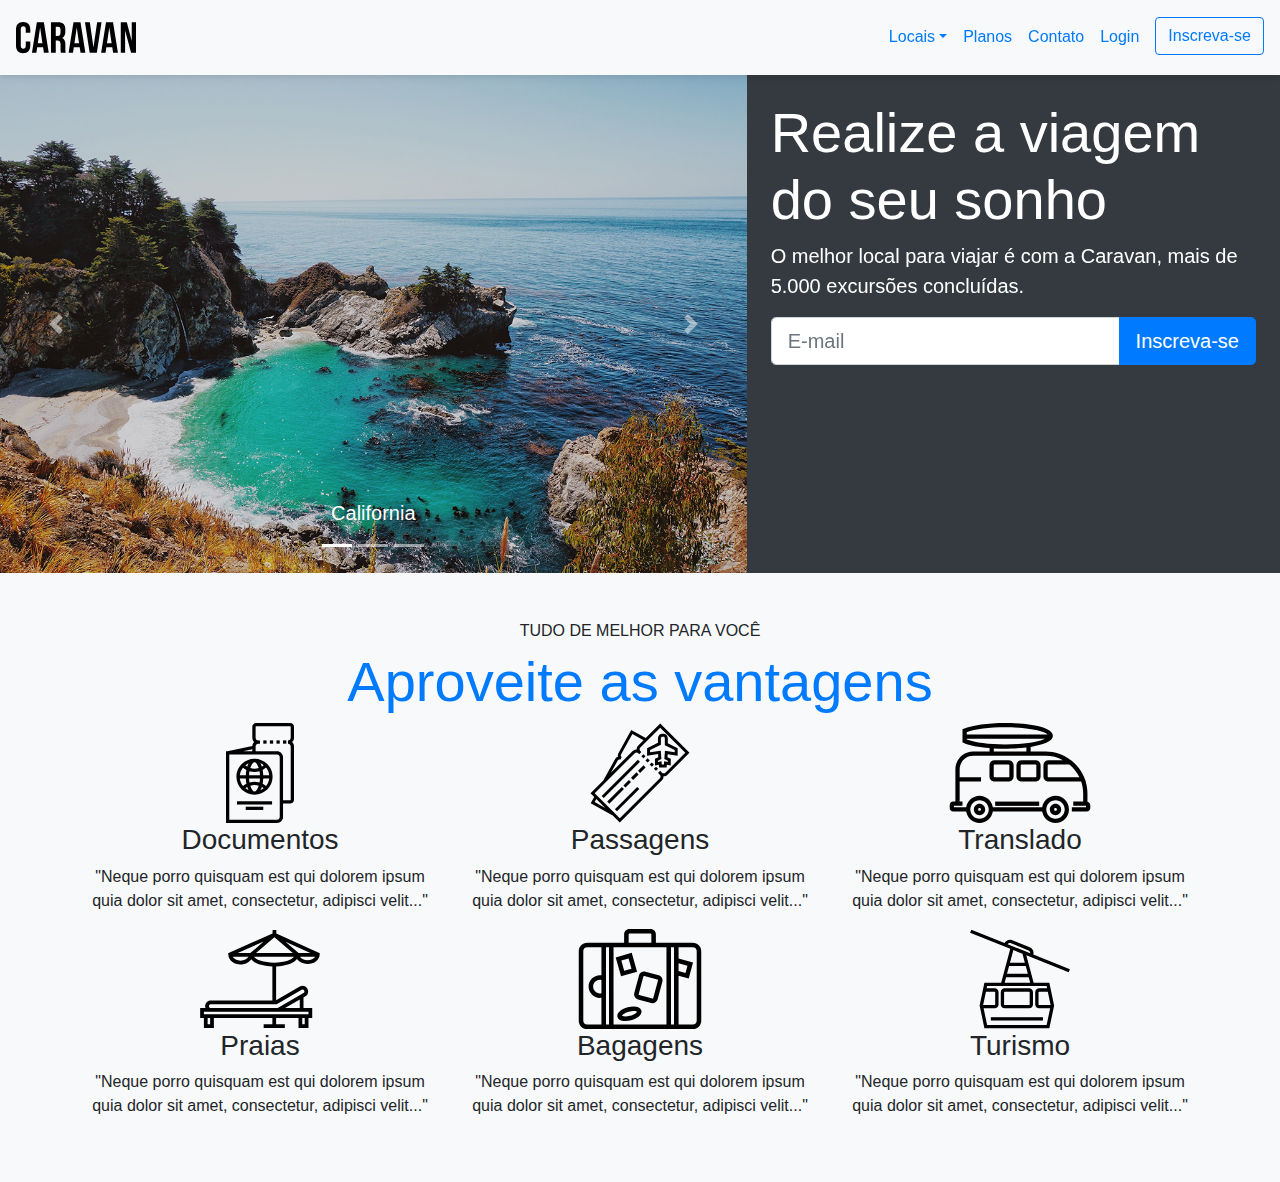
==== index.html @ c4c5b597 "Adiciona página inicial do site" ====
<!DOCTYPE html>
<!DOCTYPE html>
<html lang="en">
<head>
    <title>Caravan</title>

    <meta charset="UTF-8">
    <meta name="viewport" content="width=device-width, initial-scale=1.0">
    <meta http-equiv="X-UA-Compatible" content="ie=edge">
   
    <link rel="stylesheet" href="css/bootstrap.css">
    <link rel="stylesheet" href="css/style.css">

</head>
<body>
    <nav class="navbar navbar-ligth navbar-expand-md bg-light fixed-top py-3 box-shadow">
        <a href="index.html" class="navbar-brand">
            <img src="img/caravan.svg" alt="Caravan">
        </a>

        <button class="navbar-toggler navbar-light" type="button" data-toggle="collapse" data-target="#conteudoNavbarSuportado" aria-controls="conteudoNavbarSuportado" aria-expanded="false" aria-label="Alterna navegação">
            <span class="navbar-toggler-icon"></span>
        </button>

        <div class="collapse navbar-collapse" id="conteudoNavbarSuportado">
            <ul class="navbar-nav ml-auto">
                <li class="nav-item dropdown">
                    <a class="nav-link dropdown-toggle" href="#" id="navbarDropdown" role="button" data-toggle="dropdown" aria-haspopup="true" aria-expanded="false">Locais</a>
                    <div class="dropdown-menu" aria-labelledby="navbarDropdown">
                        <a class="dropdown-item" href="local.html">California</a>
                        <a class="dropdown-item" href="local.html">Paris</a>
                        <a class="dropdown-item" href="local.html">Dublin</a>
                    </div>
                </li>
                <li class="nav-item">
                    <a class="nav-link" href="planos.html">Planos</a>
                </li>
                <li class="nav-item">
                    <a class="nav-link" href="contato.html">Contato</a>
                </li>
                <li class="nav-item">
                    <a class="nav-link" href="#">Login</a>
                </li>
                <li class="nav-item">
                    <a class="btn btn-outline-primary ml-md-2" href="inscricao.html">Inscreva-se</a>
                </li>
            </ul>
        </div>
    </nav>

    <section class="container-fluid">
        <div class="row bg-dark text-white">

            <div class="col-lg-7 p-0">
                <div id="carouselCidades" class="carousel slide" data-ride="carousel">
                    <ol class="carousel-indicators">
                      <li data-target="#carouselCidades" data-slide-to="0" class="active"></li>
                      <li data-target="#carouselCidades" data-slide-to="1"></li>
                      <li data-target="#carouselCidades" data-slide-to="2"></li>
                    </ol>
                    <div class="carousel-inner">
                      <div class="carousel-item active">
                        <img class="d-block w-100" src="img/california.jpg" alt="Primeiro Slide">
                        <div class="carousel-caption">
                            <h5 class="d-4">California</h5>
                        </div>
                      </div>
                      <div class="carousel-item">
                        <img class="d-block w-100" src="img/dublin.jpg" alt="Segundo Slide">
                        <div class="carousel-caption">
                            <h5 class="d-4">Dublin</h5>
                        </div>
                      </div>
                      <div class="carousel-item">
                        <img class="d-block w-100" src="img/paris.jpg" alt="Terceiro Slide">
                        <div class="carousel-caption">
                            <h5 class="d-4">França</h5>
                        </div>
                      </div>
                    </div>
                    <a class="carousel-control-prev" href="#carouselCidades" role="button" data-slide="prev">
                      <span class="carousel-control-prev-icon" aria-hidden="true"></span>
                      <span class="sr-only">Anterior</span>
                    </a>
                    <a class="carousel-control-next" href="#carouselCidades" role="button" data-slide="next">
                      <span class="carousel-control-next-icon" aria-hidden="true"></span>
                      <span class="sr-only">Próximo</span>
                    </a>
                </div>
            </div>

            <div class="col-lg-5 p-4">
                <h1 class="display-4">Realize a viagem do seu sonho</h1>
                <p class="lead">O melhor local para viajar é com a Caravan, mais de 5.000 excursões concluídas.</p>
                <form>
                    <div class="input-group input-group-lg">
                        <input type="email" class="form-control" id="exampleFormControlInput1" placeholder="E-mail">
                        <div class="input-group-append">
                            <button class="btn btn-primary" type="button">Inscreva-se</button>
                        </div>
                    </div>
                </form>
            </div>
        </div>
    </section>

    <section class="py-5 bg-light text-center">
        <div class="container">
            <span class="h6 d-block">TUDO DE MELHOR PARA VOCÊ</span>
            <h2 class="display-4 text-primary">Aproveite as vantagens</h2>

            <div class="row">
                <div class="col-4">
                    <div style="height: 100px"  class="d-flex justify-content-center">
                        <img src="img/icones/passaporte.svg" alt="Passaporte">
                    </div>
                    <h3>Documentos</h3>
                    <p>"Neque porro quisquam est qui dolorem ipsum quia dolor sit amet, consectetur, adipisci velit..."</p>
                </div>
                <div class="col-4">
                    <div style="height: 100px"  class="d-flex justify-content-center">
                        <img src="img/icones/passagens.svg" alt="Passagens">
                    </div>
                    <h3>Passagens</h3>
                    <p>"Neque porro quisquam est qui dolorem ipsum quia dolor sit amet, consectetur, adipisci velit..."</p>
                </div>
                <div class="col-4">
                    <div style="height: 100px" class="d-flex justify-content-center">
                        <img src="img/icones/translado.svg" alt="Translado">
                    </div>
                    <h3>Translado</h3>
                    <p>"Neque porro quisquam est qui dolorem ipsum quia dolor sit amet, consectetur, adipisci velit..."</p>
                </div>

                <div class="col-4">
                    <div style="height: 100px"  class="d-flex justify-content-center">
                        <img src="img/icones/praias.svg" alt="Praias">
                    </div>
                    <h3>Praias</h3>
                    <p>"Neque porro quisquam est qui dolorem ipsum quia dolor sit amet, consectetur, adipisci velit..."</p>
                </div>
                <div class="col-4">
                    <div style="height: 100px"  class="d-flex justify-content-center">
                        <img src="img/icones/bagagens.svg" alt="Bagagens">
                    </div>
                    <h3>Bagagens</h3>
                    <p>"Neque porro quisquam est qui dolorem ipsum quia dolor sit amet, consectetur, adipisci velit..."</p>
                </div>
                <div class="col-4">
                    <div style="height: 100px" class="d-flex justify-content-center">
                        <img src="img/icones/turismo.svg" alt="Turismo">
                    </div>
                    <h3>Turismo</h3>
                    <p>"Neque porro quisquam est qui dolorem ipsum quia dolor sit amet, consectetur, adipisci velit..."</p>
                </div>

            </div>
        </div>
    </section>

    <script type="text/javascript" src="js/jquery-3.3.1.slim.min.js"></script>
    <script type="text/javascript" src="js/popper.min.js"></script>
    <script type="text/javascript" src="js/bootstrap.js"></script>
    <script type="text/javascript" src="js/app.js"></script>
</body>
</html>
---- css/style.css ----
body {
    padding-top: 75px;
}

.box-shadow {
    box-shadow: 0 2px 4px 0 rgba(0, 0, 0, .05),
                0 4px 8px 0 rgba(0, 0, 0, .05);
}
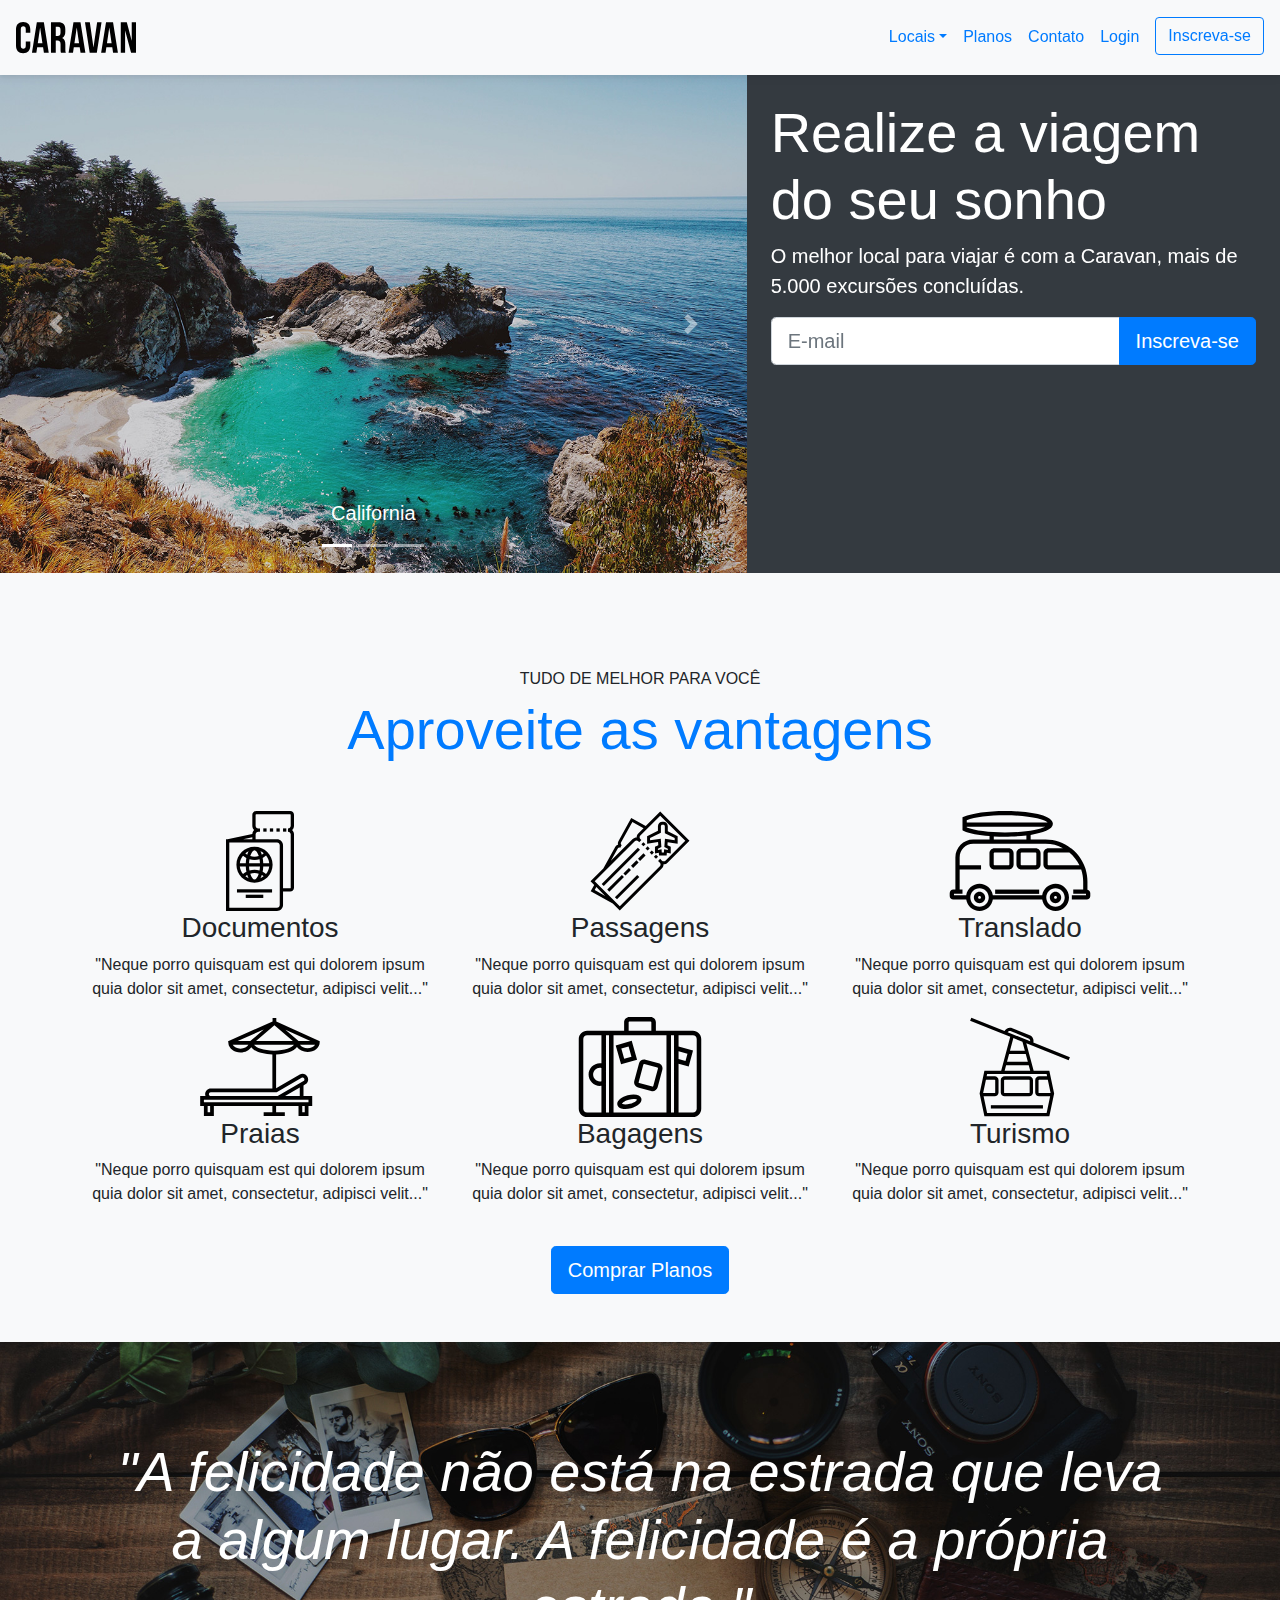
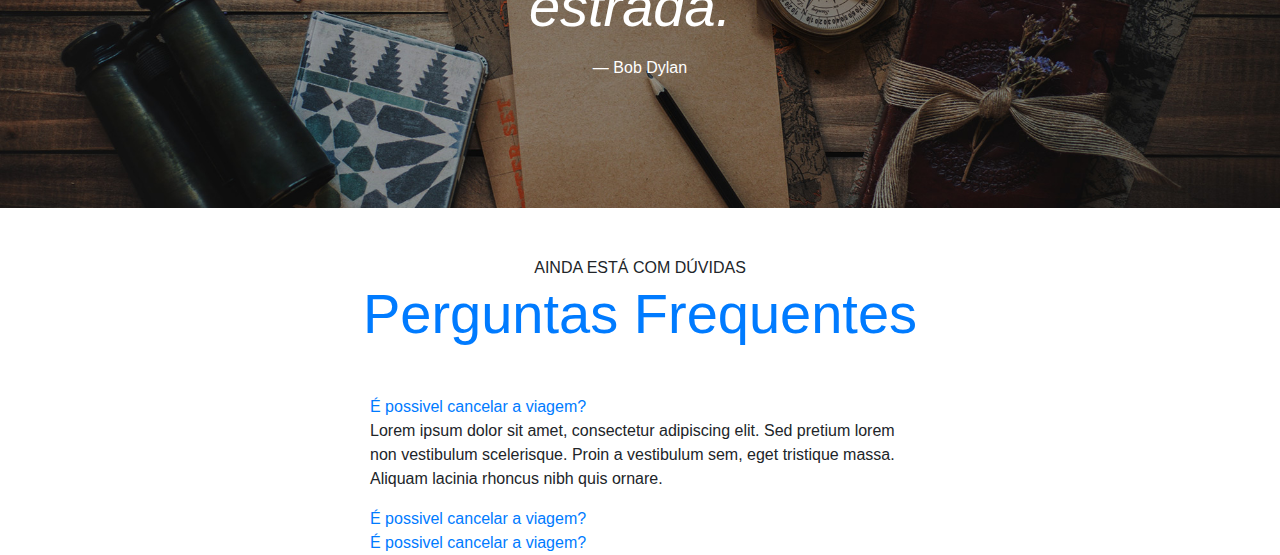
==== commit dadf8029: "Adiciona página de blockquote e perguntas do usuário" ====
--- a/index.html
+++ b/index.html
@@ -106,25 +106,27 @@
 
     <section class="py-5 bg-light text-center">
         <div class="container">
-            <span class="h6 d-block">TUDO DE MELHOR PARA VOCÊ</span>
-            <h2 class="display-4 text-primary">Aproveite as vantagens</h2>
+            <div class="my-5">
+                <span class="h6 d-block">TUDO DE MELHOR PARA VOCÊ</span>
+                <h2 class="display-4 text-primary">Aproveite as vantagens</h2>
+            </div>
 
             <div class="row">
-                <div class="col-4">
+                <div class="col-xl-4 col-md-6">
                     <div style="height: 100px"  class="d-flex justify-content-center">
                         <img src="img/icones/passaporte.svg" alt="Passaporte">
                     </div>
                     <h3>Documentos</h3>
                     <p>"Neque porro quisquam est qui dolorem ipsum quia dolor sit amet, consectetur, adipisci velit..."</p>
                 </div>
-                <div class="col-4">
+                <div class="col-xl-4 col-md-6">
                     <div style="height: 100px"  class="d-flex justify-content-center">
                         <img src="img/icones/passagens.svg" alt="Passagens">
                     </div>
                     <h3>Passagens</h3>
                     <p>"Neque porro quisquam est qui dolorem ipsum quia dolor sit amet, consectetur, adipisci velit..."</p>
                 </div>
-                <div class="col-4">
+                <div class="col-xl-4 col-md-6">
                     <div style="height: 100px" class="d-flex justify-content-center">
                         <img src="img/icones/translado.svg" alt="Translado">
                     </div>
@@ -132,28 +134,79 @@
                     <p>"Neque porro quisquam est qui dolorem ipsum quia dolor sit amet, consectetur, adipisci velit..."</p>
                 </div>
 
-                <div class="col-4">
+                <div class="col-xl-4 col-md-6">
                     <div style="height: 100px"  class="d-flex justify-content-center">
                         <img src="img/icones/praias.svg" alt="Praias">
                     </div>
                     <h3>Praias</h3>
                     <p>"Neque porro quisquam est qui dolorem ipsum quia dolor sit amet, consectetur, adipisci velit..."</p>
                 </div>
-                <div class="col-4">
+                <div class="col-xl-4 col-md-6">
                     <div style="height: 100px"  class="d-flex justify-content-center">
                         <img src="img/icones/bagagens.svg" alt="Bagagens">
                     </div>
                     <h3>Bagagens</h3>
                     <p>"Neque porro quisquam est qui dolorem ipsum quia dolor sit amet, consectetur, adipisci velit..."</p>
                 </div>
-                <div class="col-4">
+                <div class="col-xl-4 col-md-6">
                     <div style="height: 100px" class="d-flex justify-content-center">
                         <img src="img/icones/turismo.svg" alt="Turismo">
                     </div>
                     <h3>Turismo</h3>
                     <p>"Neque porro quisquam est qui dolorem ipsum quia dolor sit amet, consectetur, adipisci velit..."</p>
                 </div>
-
+            </div>
+
+            <a href="planos.html" class="btn btn-primary btn-lg mt-4">Comprar Planos</a>
+        </div>
+    </section>
+
+    <section id="home-quote" class="p-md-5">
+        <blockquote class="blockquote text-center text-white p-md-5 p-3">
+            <p class="display-4">
+                <em>
+                    "A felicidade não está na estrada que leva a algum lugar. A felicidade é a própria estrada."
+                </em>
+                <footer class="blockquote-footer text-white">Bob Dylan</footer>
+            </p>
+        </blockquote>
+    </section>
+
+    <section class="container">
+        <div class="my-5 text-center">
+            <span class="h-6">AINDA ESTÁ COM DÚVIDAS</span >
+            <h2 class="display-4 text-primary">Perguntas Frequentes</h2>
+        </div>
+
+        <div class="row justify-content-center">
+            <div class="col-6 accordion" id="perguntasFrequentes">
+
+                <div class="pergunta" id="cabecalho1">
+                    <a data-toggle="collapse" href="#pergunta1" data-target="#pergunta1" aria-expanded="true" aria-controls="pergunta1">É possivel cancelar a viagem?</a>
+                    <div id="pergunta1" class="collapse show" role="tabpanel" aria-labelledby="cabecalho1" data-parent="#perguntasFrequentes">
+                        <p>
+                            Lorem ipsum dolor sit amet, consectetur adipiscing elit. Sed pretium lorem non vestibulum scelerisque. Proin a vestibulum sem, eget tristique massa. Aliquam lacinia rhoncus nibh quis ornare.
+                        </p>
+                    </div>
+                </div>
+
+                <div class="pergunta" id="cabecalho2">
+                    <a data-toggle="collapse" href="#pergunta2" data-target="#pergunta2" aria-expanded="true" aria-controls="pergunta2">É possivel cancelar a viagem?</a>
+                    <div id="pergunta2" class="collapse" role="tabpanel" aria-labelledby="cabecalho2" data-parent="#perguntasFrequentes">
+                        <p>
+                            Lorem ipsum dolor sit amet, consectetur adipiscing elit. Sed pretium lorem non vestibulum scelerisque. Proin a vestibulum sem, eget tristique massa. Aliquam lacinia rhoncus nibh quis ornare.
+                        </p>
+                    </div>
+                </div>
+
+                <div class="pergunta" id="cabecalho3">
+                    <a data-toggle="collapse" href="#pergunta3" data-target="#pergunta3" aria-expanded="true" aria-controls="pergunta3">É possivel cancelar a viagem?</a>
+                    <div id="pergunta3" class="collapse" role="tabpanel" aria-labelledby="cabecalho3" data-parent="#perguntasFrequentes">
+                        <p>
+                            Lorem ipsum dolor sit amet, consectetur adipiscing elit. Sed pretium lorem non vestibulum scelerisque. Proin a vestibulum sem, eget tristique massa. Aliquam lacinia rhoncus nibh quis ornare.
+                        </p>
+                    </div>
+                </div>
             </div>
         </div>
     </section>
--- a/css/style.css
+++ b/css/style.css
@@ -5,4 +5,23 @@
 .box-shadow {
     box-shadow: 0 2px 4px 0 rgba(0, 0, 0, .05),
                 0 4px 8px 0 rgba(0, 0, 0, .05);
+}
+
+#home-quote {
+    background: url(../img/bg-quote.jpg) center center no-repeat;
+    background-size: cover;
+}
+
+@media (max-width: 767px) {
+    #home-quote .display-4 {
+        font-size: 2.5rem;
+    }
+
+    body {
+        padding: 0px;
+    }
+
+    .fixed-top {
+        position: relative;
+    }
 }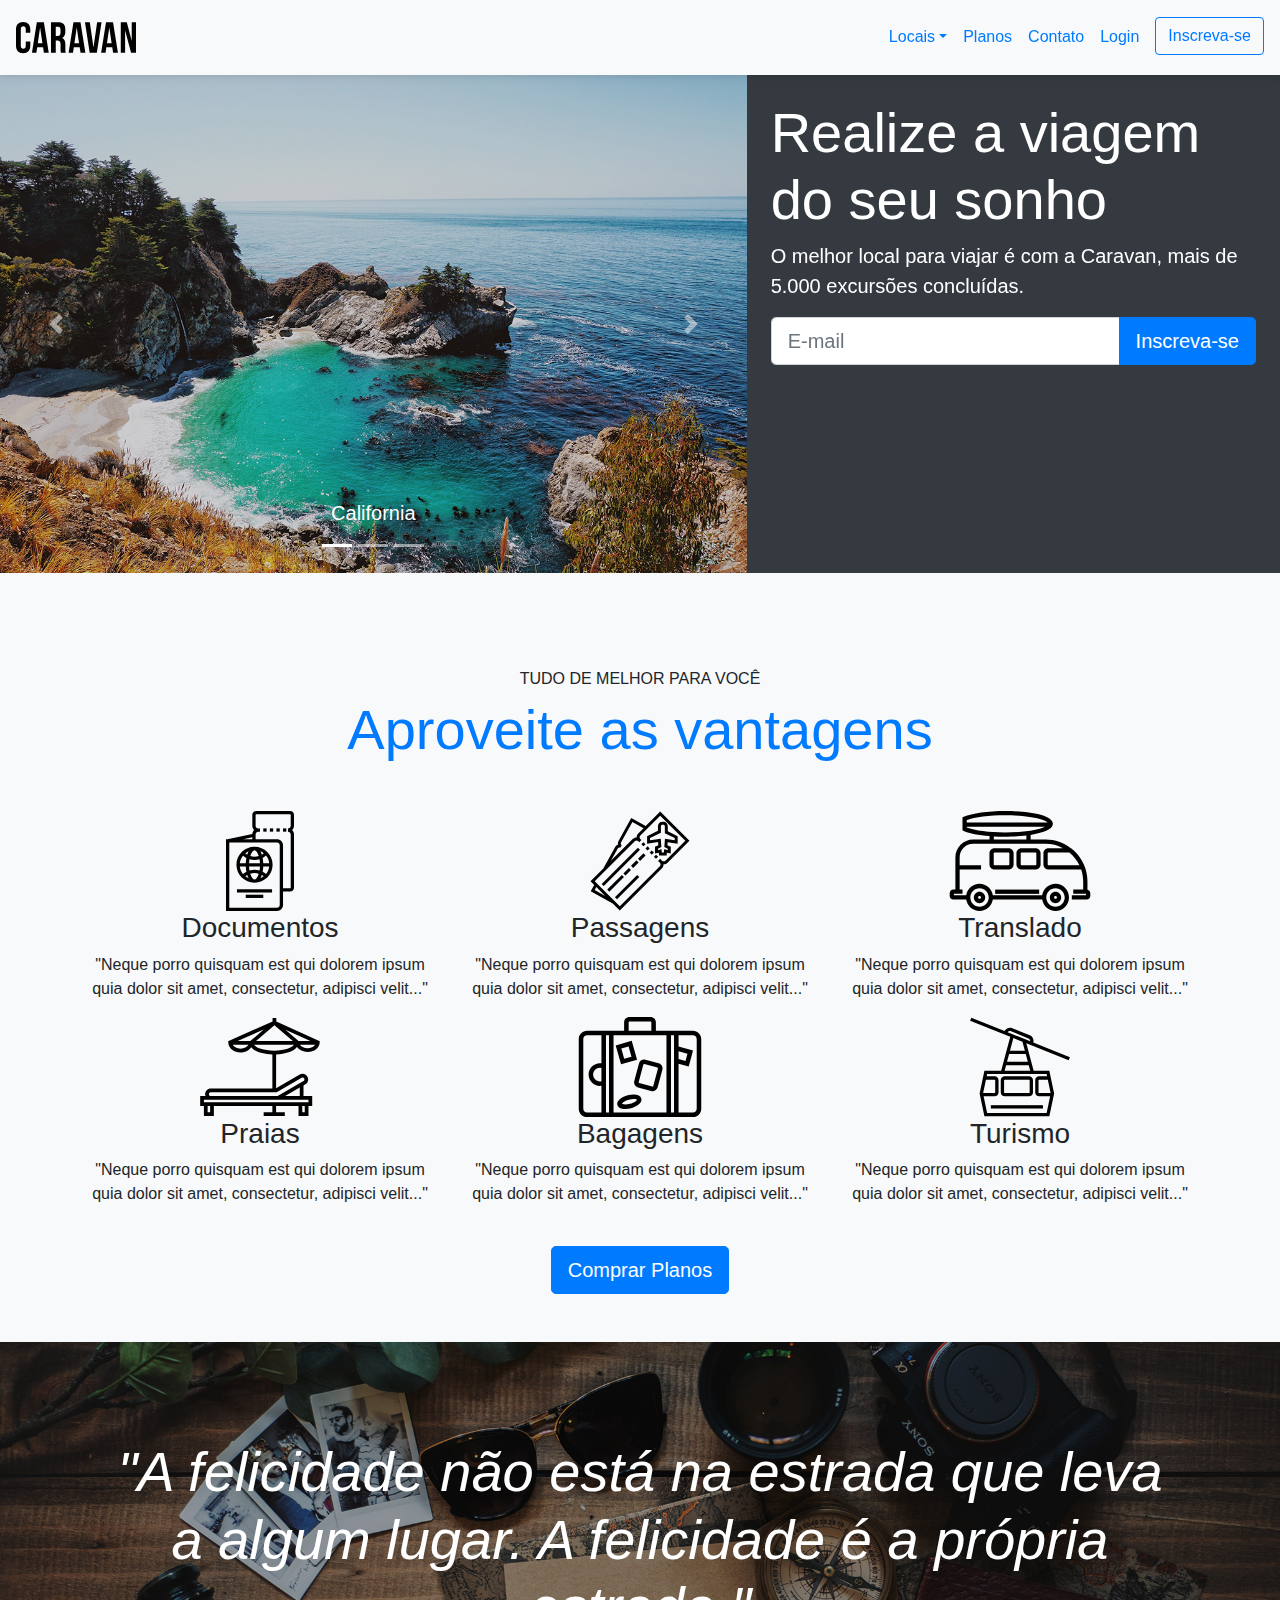
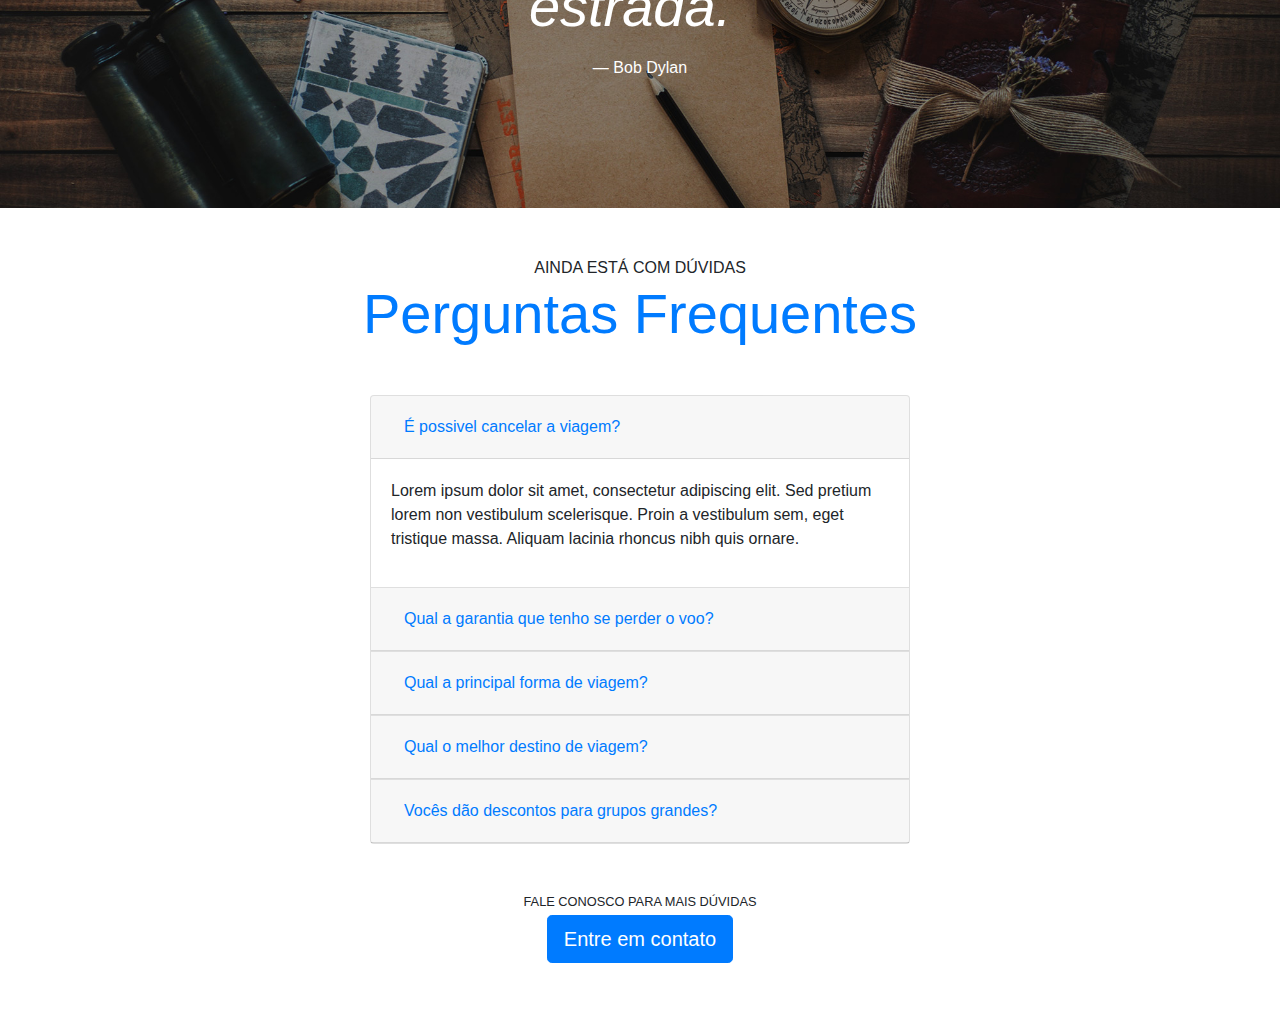
==== commit dc42c21a: "Ajusta seção de perguntas" ====
--- a/index.html
+++ b/index.html
@@ -179,35 +179,78 @@
         </div>
 
         <div class="row justify-content-center">
-            <div class="col-6 accordion" id="perguntasFrequentes">
-
-                <div class="pergunta" id="cabecalho1">
-                    <a data-toggle="collapse" href="#pergunta1" data-target="#pergunta1" aria-expanded="true" aria-controls="pergunta1">É possivel cancelar a viagem?</a>
+            <div class="col-lg-6 col-md-6 col-12 col-sm-12 accordion" id="perguntasFrequentes">
+
+                <div class="card pergunta" >
+                    <div class="card-header" id="cabecalho1">
+                        <h5 class="mb-0">
+
+                        </h5>
+                        <button class="btn btn-link collapsed" type="button" data-toggle="collapse"  data-target="#pergunta1" aria-expanded="true" aria-controls="pergunta1">É possivel cancelar a viagem?</button>
+                    </div>
                     <div id="pergunta1" class="collapse show" role="tabpanel" aria-labelledby="cabecalho1" data-parent="#perguntasFrequentes">
-                        <p>
-                            Lorem ipsum dolor sit amet, consectetur adipiscing elit. Sed pretium lorem non vestibulum scelerisque. Proin a vestibulum sem, eget tristique massa. Aliquam lacinia rhoncus nibh quis ornare.
-                        </p>
-                    </div>
-                </div>
-
-                <div class="pergunta" id="cabecalho2">
-                    <a data-toggle="collapse" href="#pergunta2" data-target="#pergunta2" aria-expanded="true" aria-controls="pergunta2">É possivel cancelar a viagem?</a>
+                        <p class="card-body">
+                            Lorem ipsum dolor sit amet, consectetur adipiscing elit. Sed pretium lorem non vestibulum scelerisque. Proin a vestibulum sem, eget tristique massa. Aliquam lacinia rhoncus nibh quis ornare.
+                        </p>
+                    </div>
+                </div>
+
+                <div class="card pergunta" >
+                    <div class="card-header" id="cabecalho2">
+                        <h5 class="mb-0">
+                            <button class="btn btn-link collapsed" type="button" data-toggle="collapse"  data-target="#pergunta2" aria-expanded="true" aria-controls="pergunta2">Qual a garantia que tenho se perder o voo?</button>
+                        </h5>
+                    </div>
                     <div id="pergunta2" class="collapse" role="tabpanel" aria-labelledby="cabecalho2" data-parent="#perguntasFrequentes">
-                        <p>
-                            Lorem ipsum dolor sit amet, consectetur adipiscing elit. Sed pretium lorem non vestibulum scelerisque. Proin a vestibulum sem, eget tristique massa. Aliquam lacinia rhoncus nibh quis ornare.
-                        </p>
-                    </div>
-                </div>
-
-                <div class="pergunta" id="cabecalho3">
-                    <a data-toggle="collapse" href="#pergunta3" data-target="#pergunta3" aria-expanded="true" aria-controls="pergunta3">É possivel cancelar a viagem?</a>
+                        <p class="card-body">
+                            Lorem ipsum dolor sit amet, consectetur adipiscing elit. Sed pretium lorem non vestibulum scelerisque. Proin a vestibulum sem, eget tristique massa. Aliquam lacinia rhoncus nibh quis ornare.
+                        </p>
+                    </div>
+                </div>
+
+                <div class="card pergunta" >
+                    <div class="card-header" id="cabecalho3">
+                        <h5 class="mb-0">
+                            <button class="btn btn-link collapsed" type="button" data-toggle="collapse"  data-target="#pergunta3" aria-expanded="true" aria-controls="pergunta3">Qual a principal forma de viagem?</button>
+                        </h5>
+                    </div>
                     <div id="pergunta3" class="collapse" role="tabpanel" aria-labelledby="cabecalho3" data-parent="#perguntasFrequentes">
-                        <p>
-                            Lorem ipsum dolor sit amet, consectetur adipiscing elit. Sed pretium lorem non vestibulum scelerisque. Proin a vestibulum sem, eget tristique massa. Aliquam lacinia rhoncus nibh quis ornare.
-                        </p>
-                    </div>
-                </div>
-            </div>
+                        <p class="card-body">
+                            Lorem ipsum dolor sit amet, consectetur adipiscing elit. Sed pretium lorem non vestibulum scelerisque. Proin a vestibulum sem, eget tristique massa. Aliquam lacinia rhoncus nibh quis ornare.
+                        </p>
+                    </div>
+                </div>
+
+                <div class="card pergunta" >
+                    <div class="card-header" id="cabecalho4">
+                        <h5 class="mb-0">
+                            <button class="btn btn-link collapsed" type="button" data-toggle="collapse"  data-target="#pergunta4" aria-expanded="true" aria-controls="pergunta4">Qual o melhor destino de viagem?</button>
+                        </h5>
+                    </div>
+                    <div id="pergunta4" class="collapse" role="tabpanel" aria-labelledby="cabecalho4" data-parent="#perguntasFrequentes">
+                        <p class="card-body">
+                            Lorem ipsum dolor sit amet, consectetur adipiscing elit. Sed pretium lorem non vestibulum scelerisque. Proin a vestibulum sem, eget tristique massa. Aliquam lacinia rhoncus nibh quis ornare.
+                        </p>
+                    </div>
+                </div>
+
+                <div class="card pergunta" >
+                    <div class="card-header" id="cabecalho5">
+                        <h5 class="mb-0">
+                            <button class="btn btn-link collapsed" type="button" data-toggle="collapse"  data-target="#pergunta5" aria-expanded="true" aria-controls="pergunta5">Vocês dão descontos para grupos grandes?</button>
+                        </h5>
+                    </div>
+                    <div id="pergunta5" class="collapse" role="tabpanel" aria-labelledby="cabecalho5" data-parent="#perguntasFrequentes">
+                        <p class="card-body">
+                            Lorem ipsum dolor sit amet, consectetur adipiscing elit. Sed pretium lorem non vestibulum scelerisque. Proin a vestibulum sem, eget tristique massa. Aliquam lacinia rhoncus nibh quis ornare.
+                        </p>
+                    </div>
+                </div>
+            </div>
+        </div>
+        <div class="my-5 text-center">
+            <p class="small m-1">FALE CONOSCO PARA MAIS DÚVIDAS</p>
+            <a href="contato.html" class="btn btn-primary btn-lg">Entre em contato</a>
         </div>
     </section>
 
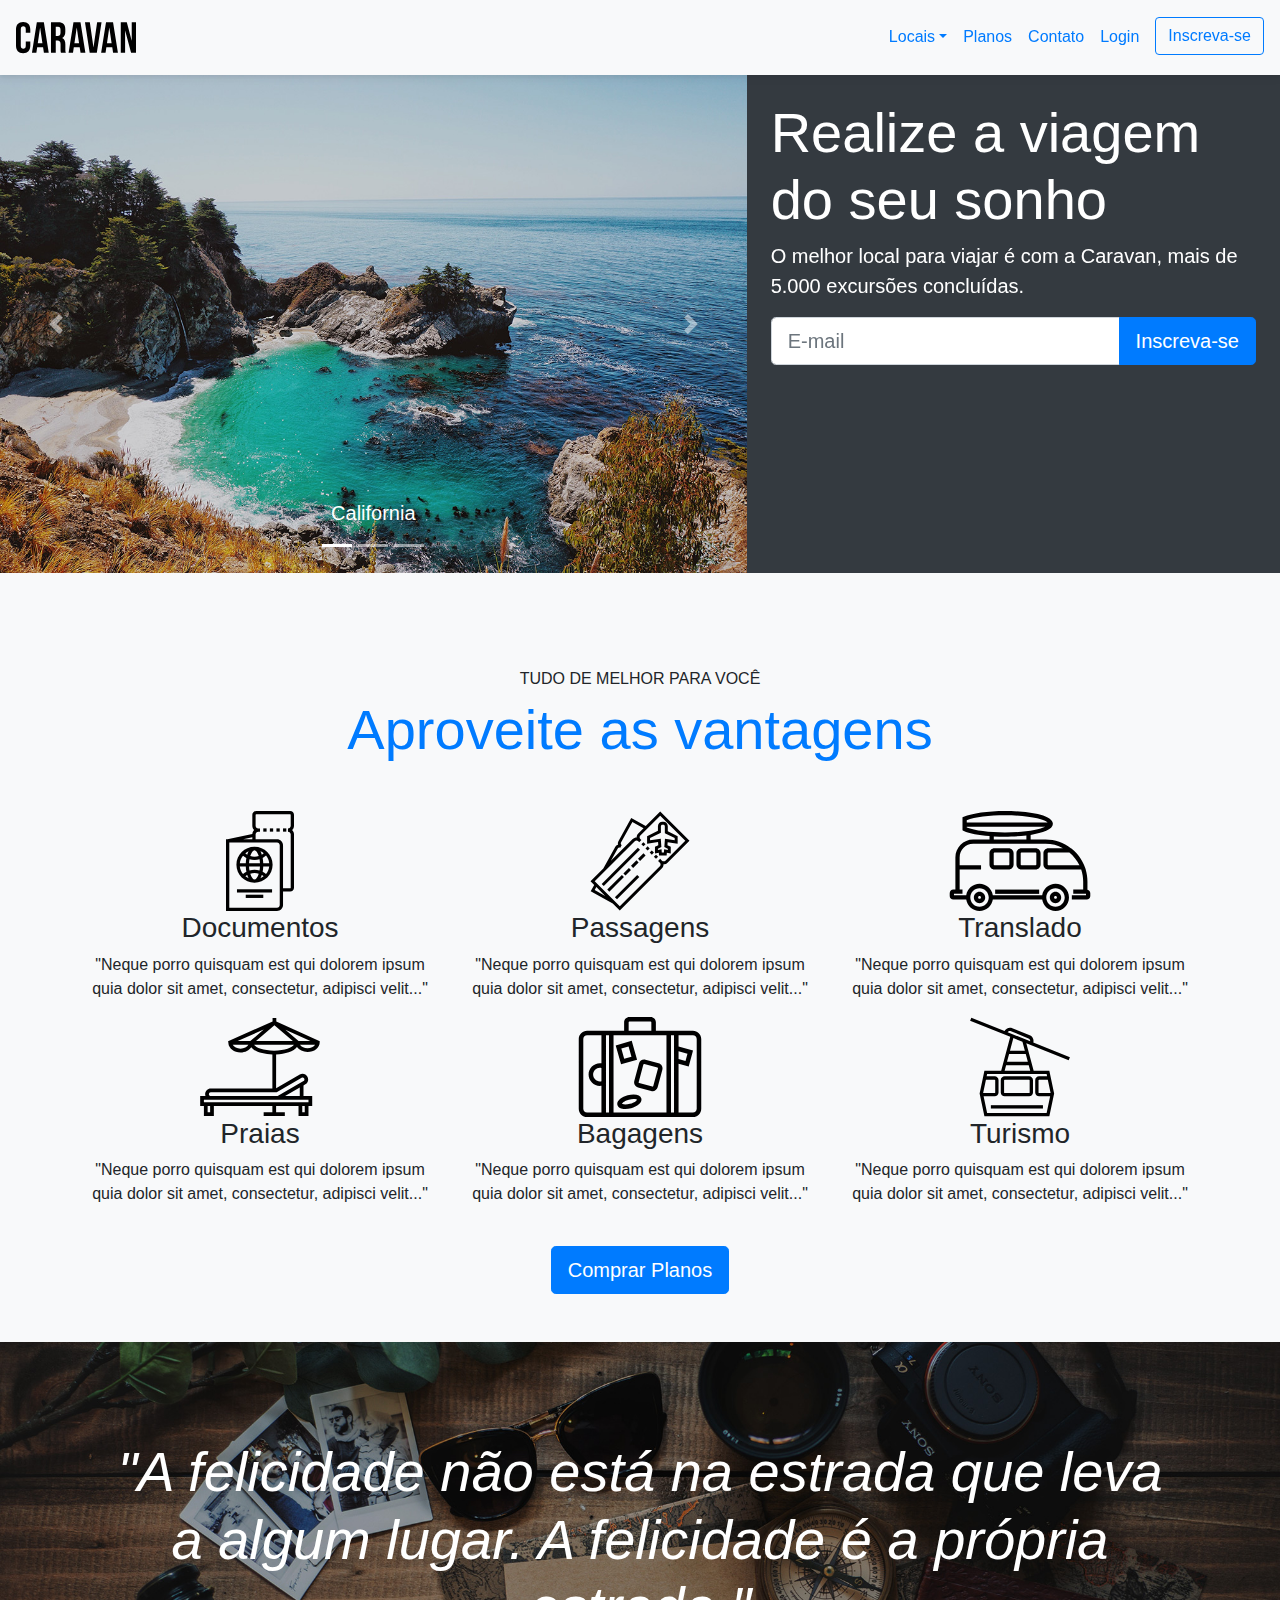
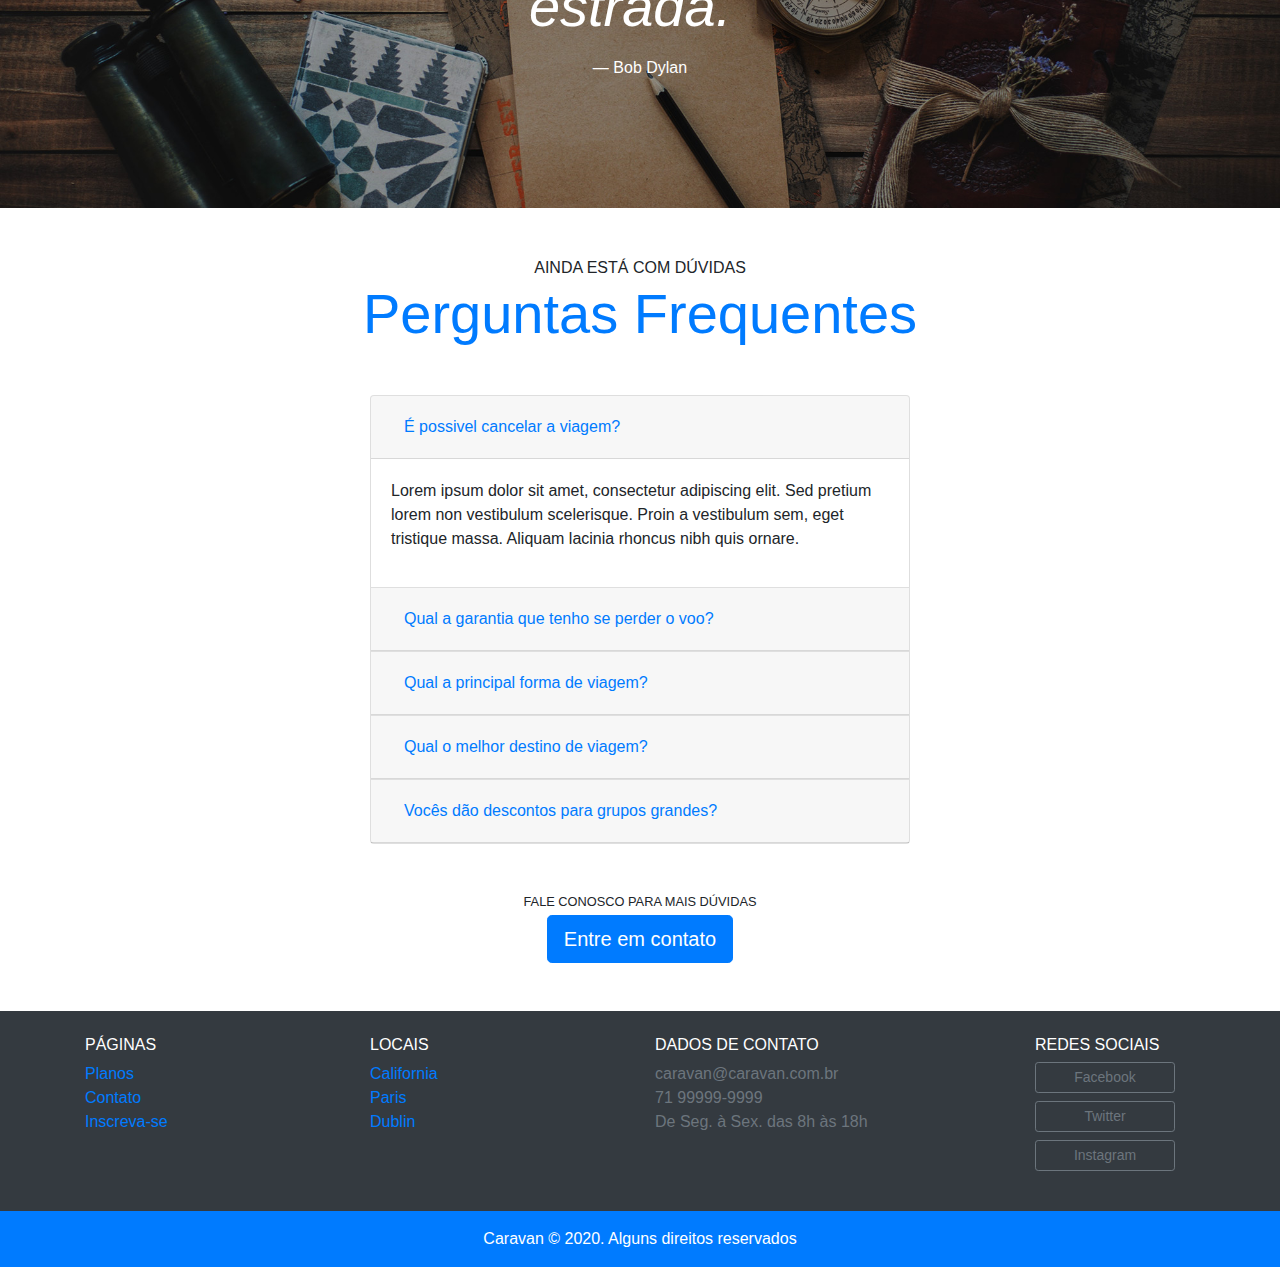
==== commit 3a7baa14: "Adiciona e estiliza o footer" ====
--- a/index.html
+++ b/index.html
@@ -90,7 +90,7 @@
             </div>
 
             <div class="col-lg-5 p-4">
-                <h1 class="display-4">Realize a viagem do seu sonho</h1>
+                <h1 class="display-4 align-self-center">Realize a viagem do seu sonho</h1>
                 <p class="lead">O melhor local para viajar é com a Caravan, mais de 5.000 excursões concluídas.</p>
                 <form>
                     <div class="input-group input-group-lg">
@@ -184,9 +184,8 @@
                 <div class="card pergunta" >
                     <div class="card-header" id="cabecalho1">
                         <h5 class="mb-0">
-
-                        </h5>
-                        <button class="btn btn-link collapsed" type="button" data-toggle="collapse"  data-target="#pergunta1" aria-expanded="true" aria-controls="pergunta1">É possivel cancelar a viagem?</button>
+                            <button class="btn btn-link collapsed text-left quebra-linha" type="button" data-toggle="collapse"  data-target="#pergunta1" aria-expanded="true" aria-controls="pergunta1">É possivel cancelar a viagem?</button>
+                        </h5>
                     </div>
                     <div id="pergunta1" class="collapse show" role="tabpanel" aria-labelledby="cabecalho1" data-parent="#perguntasFrequentes">
                         <p class="card-body">
@@ -197,8 +196,8 @@
 
                 <div class="card pergunta" >
                     <div class="card-header" id="cabecalho2">
-                        <h5 class="mb-0">
-                            <button class="btn btn-link collapsed" type="button" data-toggle="collapse"  data-target="#pergunta2" aria-expanded="true" aria-controls="pergunta2">Qual a garantia que tenho se perder o voo?</button>
+                        <h5 class="mb-0 text-wrap">
+                            <button class="btn btn-link collapsed text-left quebra-linha" type="button" data-toggle="collapse"  data-target="#pergunta2" aria-expanded="true" aria-controls="pergunta2">Qual a garantia que tenho se perder o voo?</button>
                         </h5>
                     </div>
                     <div id="pergunta2" class="collapse" role="tabpanel" aria-labelledby="cabecalho2" data-parent="#perguntasFrequentes">
@@ -211,7 +210,7 @@
                 <div class="card pergunta" >
                     <div class="card-header" id="cabecalho3">
                         <h5 class="mb-0">
-                            <button class="btn btn-link collapsed" type="button" data-toggle="collapse"  data-target="#pergunta3" aria-expanded="true" aria-controls="pergunta3">Qual a principal forma de viagem?</button>
+                            <button class="btn btn-link collapsed text-left" type="button" data-toggle="collapse"  data-target="#pergunta3" aria-expanded="true" aria-controls="pergunta3">Qual a principal forma de viagem?</button>
                         </h5>
                     </div>
                     <div id="pergunta3" class="collapse" role="tabpanel" aria-labelledby="cabecalho3" data-parent="#perguntasFrequentes">
@@ -224,7 +223,7 @@
                 <div class="card pergunta" >
                     <div class="card-header" id="cabecalho4">
                         <h5 class="mb-0">
-                            <button class="btn btn-link collapsed" type="button" data-toggle="collapse"  data-target="#pergunta4" aria-expanded="true" aria-controls="pergunta4">Qual o melhor destino de viagem?</button>
+                            <button class="btn btn-link collapsed text-left" type="button" data-toggle="collapse"  data-target="#pergunta4" aria-expanded="true" aria-controls="pergunta4">Qual o melhor destino de viagem?</button>
                         </h5>
                     </div>
                     <div id="pergunta4" class="collapse" role="tabpanel" aria-labelledby="cabecalho4" data-parent="#perguntasFrequentes">
@@ -237,7 +236,7 @@
                 <div class="card pergunta" >
                     <div class="card-header" id="cabecalho5">
                         <h5 class="mb-0">
-                            <button class="btn btn-link collapsed" type="button" data-toggle="collapse"  data-target="#pergunta5" aria-expanded="true" aria-controls="pergunta5">Vocês dão descontos para grupos grandes?</button>
+                            <button class="btn btn-link collapsed text-left quebra-linha" type="button" data-toggle="collapse"  data-target="#pergunta5" aria-expanded="true" aria-controls="pergunta5">Vocês dão descontos para grupos grandes?</button>
                         </h5>
                     </div>
                     <div id="pergunta5" class="collapse" role="tabpanel" aria-labelledby="cabecalho5" data-parent="#perguntasFrequentes">
@@ -253,6 +252,48 @@
             <a href="contato.html" class="btn btn-primary btn-lg">Entre em contato</a>
         </div>
     </section>
+
+    <footer class="bg-dark text-white">
+        <div class="container py-4">
+            <div class="row">
+                <div class="col-md-3">
+                    <h4 class="h6">PÁGINAS</h4>
+                    <ul class="list-unstyled">
+                        <li><a href="planos.html">Planos</a></li>
+                        <li><a href="contato.html">Contato</a></li>
+                        <li><a href="inscricao.html">Inscreva-se</a></li>
+                    </ul>
+                </div>
+                <div class="col-md-3 col-6">
+                    <h4 class="h6">LOCAIS</h4>
+                    <ul class="list-unstyled">
+                        <li><a href="local.html">California</a></li>
+                        <li><a href="local.html">Paris</a></li>
+                        <li><a href="local.html">Dublin</a></li>
+                    </ul>
+                </div>
+                <div class="col-md-4 col-6">
+                    <h4 class="h6">DADOS DE CONTATO</h4>
+                    <ul class="list-unstyled text-secondary">
+                        <li>caravan@caravan.com.br</li>
+                        <li>71 99999-9999</li>
+                        <li>De Seg. à Sex. das 8h às 18h</li>
+                    </ul>
+                </div>
+                <div class="col-md-2">
+                    <h4 class="h6">REDES SOCIAIS</h4>
+                    <ul class="list-unstyled">
+                        <li><a class="btn btn-outline-secondary btn-sm btn-block mb-2" style="max-width: 140px;" href="">Facebook</a></li>
+                        <li><a class="btn  btn-outline-secondary btn-sm btn-block mb-2" style="max-width: 140px;" href="">Twitter</a></li>
+                        <li><a class="btn btn-outline-secondary btn-sm btn-block mb-2"  style="max-width: 140px;" href="">Instagram</a></li>
+                    </ul>
+                </div>
+            </div>
+        </div>
+        <div class="bg-primary text-center py-3">
+            <p class="mb-0">Caravan &copy; 2020. Alguns direitos reservados </p>
+        </div>
+    </footer>
 
     <script type="text/javascript" src="js/jquery-3.3.1.slim.min.js"></script>
     <script type="text/javascript" src="js/popper.min.js"></script>
--- a/css/style.css
+++ b/css/style.css
@@ -24,4 +24,10 @@
     .fixed-top {
         position: relative;
     }
+}
+
+@media (max-width: 576px) {
+   .quebra-linha {
+       white-space: normal;
+   }
 }